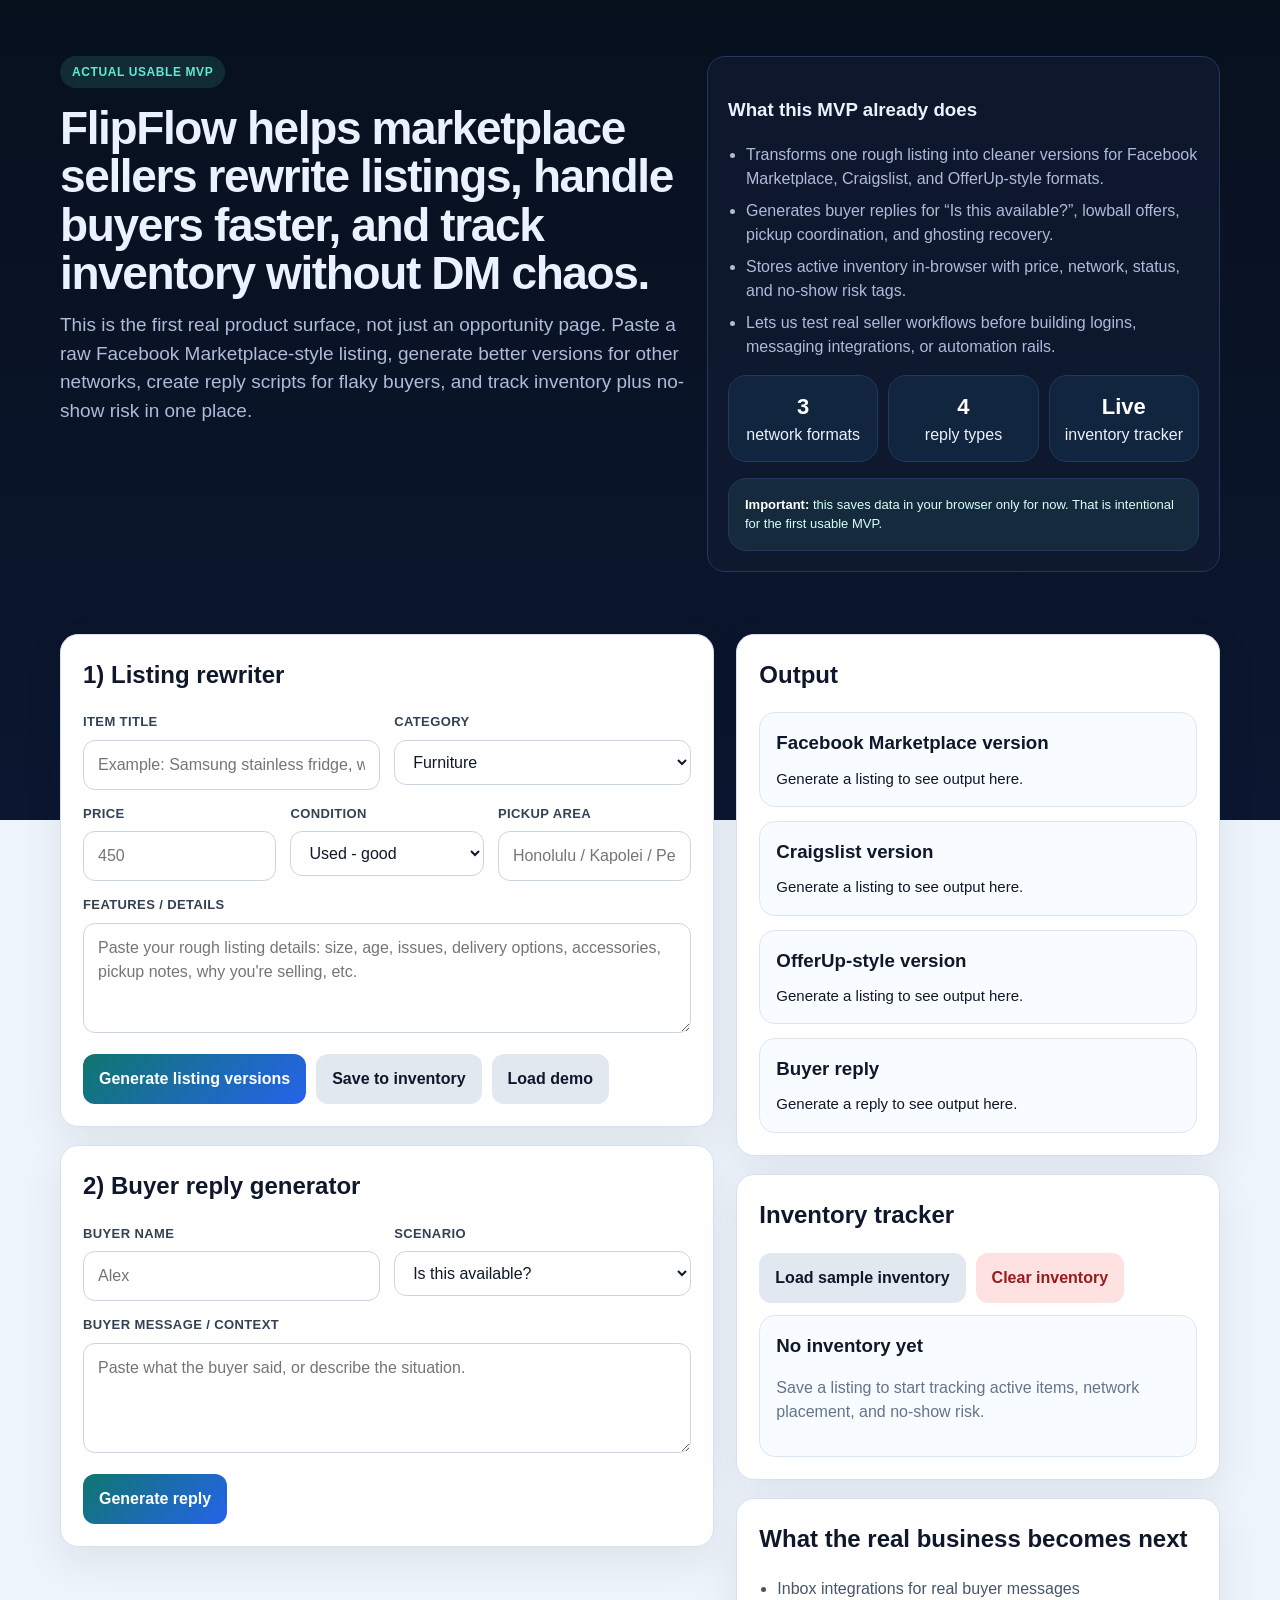
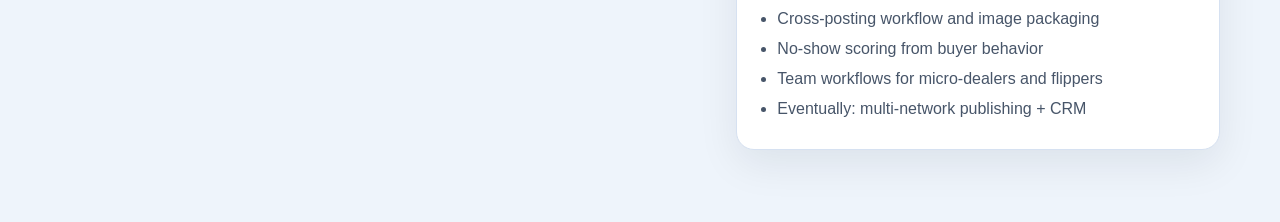
==== app.html @ 114fc623 "Add usable FlipFlow MVP app" ====
<!DOCTYPE html>
<html lang="en">
<head>
  <meta charset="UTF-8" />
  <meta name="viewport" content="width=device-width, initial-scale=1.0" />
  <title>FlipFlow MVP | Listing Rewriter, Buyer Replies, and Inventory Tracker</title>
  <meta name="description" content="Usable FlipFlow MVP for marketplace sellers: rewrite listings, generate buyer replies, and track inventory + no-show risk in one place." />
  <style>
    :root {
      --bg: #08111f;
      --panel: #0f1a30;
      --panel-2: #14233f;
      --card: #ffffff;
      --text: #eaf1ff;
      --muted: #aebbd9;
      --line: #23385f;
      --brand: #5eead4;
      --brand-2: #38bdf8;
      --ok: #22c55e;
      --warn: #f59e0b;
      --bad: #ef4444;
      --dark: #0f172a;
    }
    * { box-sizing: border-box; }
    body {
      margin: 0;
      font-family: -apple-system, BlinkMacSystemFont, "Segoe UI", Inter, Roboto, sans-serif;
      background: linear-gradient(180deg, #07101d 0%, #0b1730 45%, #eef4fb 45%, #eef4fb 100%);
      color: var(--text);
      line-height: 1.5;
    }
    .wrap { max-width: 1200px; margin: 0 auto; padding: 0 20px; }
    .hero { padding: 56px 0 36px; }
    .eyebrow {
      display: inline-block;
      padding: 7px 12px;
      border-radius: 999px;
      background: rgba(94,234,212,.12);
      color: var(--brand);
      font-size: 12px;
      font-weight: 800;
      letter-spacing: .05em;
      text-transform: uppercase;
    }
    h1 {
      font-size: 46px;
      line-height: 1.05;
      margin: 16px 0 14px;
      max-width: 900px;
      letter-spacing: -0.03em;
    }
    .sub {
      max-width: 820px;
      color: var(--muted);
      font-size: 19px;
      margin: 0 0 22px;
    }
    .hero-grid {
      display: grid;
      grid-template-columns: 1.1fr .9fr;
      gap: 20px;
      align-items: start;
    }
    .proof, .shell, .stat, .note {
      border: 1px solid var(--line);
      border-radius: 18px;
    }
    .proof {
      background: rgba(15,26,48,.8);
      padding: 20px;
    }
    .proof ul { margin: 10px 0 0; padding-left: 18px; color: var(--muted); }
    .proof li { margin: 8px 0; }
    .stats { display: grid; grid-template-columns: repeat(3, 1fr); gap: 10px; margin-top: 16px; }
    .stat { background: rgba(56,189,248,.08); padding: 14px; text-align: center; }
    .stat b { display: block; color: white; font-size: 22px; }
    .section-light { color: var(--dark); padding: 26px 0 72px; }
    .grid { display: grid; grid-template-columns: 1.15fr .85fr; gap: 22px; align-items: start; }
    .shell {
      background: white;
      color: var(--dark);
      border-color: #d6e1f1;
      box-shadow: 0 14px 40px rgba(15,23,42,.08);
      padding: 22px;
    }
    .shell h2, .shell h3 { margin-top: 0; }
    .stack { display: grid; gap: 18px; }
    label {
      display: block;
      font-size: 13px;
      font-weight: 700;
      margin-bottom: 8px;
      color: #334155;
      text-transform: uppercase;
      letter-spacing: .03em;
    }
    input, textarea, select {
      width: 100%;
      border: 1px solid #cbd5e1;
      border-radius: 12px;
      padding: 12px 14px;
      font: inherit;
      background: #fff;
      color: #0f172a;
    }
    textarea { min-height: 110px; resize: vertical; }
    .row-2, .row-3 {
      display: grid;
      gap: 14px;
    }
    .row-2 { grid-template-columns: repeat(2, minmax(0, 1fr)); }
    .row-3 { grid-template-columns: repeat(3, minmax(0, 1fr)); }
    button {
      border: 0;
      border-radius: 12px;
      padding: 13px 16px;
      font: inherit;
      font-weight: 800;
      cursor: pointer;
    }
    .primary { background: linear-gradient(135deg, #0f766e, #2563eb); color: white; }
    .secondary { background: #e2e8f0; color: #0f172a; }
    .danger { background: #fee2e2; color: #991b1b; }
    .button-row { display: flex; flex-wrap: wrap; gap: 10px; }
    .output-card, .mini-card, .inventory-card, .reply-card {
      border: 1px solid #dbe6f3;
      border-radius: 16px;
      padding: 16px;
      background: #f8fbff;
    }
    .output-card h3, .mini-card h3, .inventory-card h3, .reply-card h3 { margin: 0 0 10px; }
    .output {
      white-space: pre-wrap;
      font-size: 15px;
      color: #0f172a;
    }
    .muted { color: #64748b; }
    .pill-row { display: flex; flex-wrap: wrap; gap: 8px; }
    .pill {
      border-radius: 999px;
      padding: 7px 10px;
      font-size: 12px;
      font-weight: 700;
      background: #e0f2fe;
      color: #075985;
    }
    .risk-low { background: #dcfce7; color: #166534; }
    .risk-med { background: #fef3c7; color: #92400e; }
    .risk-high { background: #fee2e2; color: #991b1b; }
    .inventory-list { display: grid; gap: 12px; }
    .inventory-card { background: white; }
    .inventory-meta {
      display: grid;
      grid-template-columns: repeat(4, minmax(0, 1fr));
      gap: 8px;
      margin-top: 10px;
      font-size: 13px;
      color: #475569;
    }
    .note {
      background: rgba(94,234,212,.09);
      padding: 16px;
      color: #d7fff8;
      margin-top: 16px;
    }
    .note b { color: white; }
    .small { font-size: 13px; }
    .helper-list { margin: 0; padding-left: 18px; color: #475569; }
    .helper-list li { margin: 6px 0; }
    @media (max-width: 960px) {
      .hero-grid, .grid, .row-2, .row-3, .stats, .inventory-meta { grid-template-columns: 1fr; }
      h1 { font-size: 34px; }
      .sub { font-size: 17px; }
    }
  </style>
</head>
<body>
  <section class="hero">
    <div class="wrap hero-grid">
      <div>
        <span class="eyebrow">Actual usable MVP</span>
        <h1>FlipFlow helps marketplace sellers rewrite listings, handle buyers faster, and track inventory without DM chaos.</h1>
        <p class="sub">This is the first real product surface, not just an opportunity page. Paste a raw Facebook Marketplace-style listing, generate better versions for other networks, create reply scripts for flaky buyers, and track inventory plus no-show risk in one place.</p>
      </div>
      <div class="proof">
        <h3>What this MVP already does</h3>
        <ul>
          <li>Transforms one rough listing into cleaner versions for Facebook Marketplace, Craigslist, and OfferUp-style formats.</li>
          <li>Generates buyer replies for “Is this available?”, lowball offers, pickup coordination, and ghosting recovery.</li>
          <li>Stores active inventory in-browser with price, network, status, and no-show risk tags.</li>
          <li>Lets us test real seller workflows before building logins, messaging integrations, or automation rails.</li>
        </ul>
        <div class="stats">
          <div class="stat"><b>3</b>network formats</div>
          <div class="stat"><b>4</b>reply types</div>
          <div class="stat"><b>Live</b>inventory tracker</div>
        </div>
        <div class="note small"><b>Important:</b> this saves data in your browser only for now. That is intentional for the first usable MVP.</div>
      </div>
    </div>
  </section>

  <section class="section-light">
    <div class="wrap grid">
      <div class="stack">
        <div class="shell">
          <h2>1) Listing rewriter</h2>
          <div class="row-2">
            <div>
              <label for="itemTitle">Item title</label>
              <input id="itemTitle" placeholder="Example: Samsung stainless fridge, works great" />
            </div>
            <div>
              <label for="category">Category</label>
              <select id="category">
                <option>Furniture</option>
                <option>Appliance</option>
                <option>Vehicle</option>
                <option>Electronics</option>
                <option>Tools</option>
                <option>General</option>
              </select>
            </div>
          </div>
          <div class="row-3" style="margin-top:14px;">
            <div>
              <label for="price">Price</label>
              <input id="price" placeholder="450" />
            </div>
            <div>
              <label for="condition">Condition</label>
              <select id="condition">
                <option>Used - good</option>
                <option>Used - like new</option>
                <option>Used - fair</option>
                <option>New</option>
                <option>Refurbished</option>
              </select>
            </div>
            <div>
              <label for="location">Pickup area</label>
              <input id="location" placeholder="Honolulu / Kapolei / Pearl City" />
            </div>
          </div>
          <div style="margin-top:14px;">
            <label for="features">Features / details</label>
            <textarea id="features" placeholder="Paste your rough listing details: size, age, issues, delivery options, accessories, pickup notes, why you're selling, etc."></textarea>
          </div>
          <div class="button-row" style="margin-top:14px;">
            <button class="primary" id="generateListingBtn">Generate listing versions</button>
            <button class="secondary" id="saveInventoryBtn">Save to inventory</button>
            <button class="secondary" id="loadDemoBtn">Load demo</button>
          </div>
        </div>

        <div class="shell">
          <h2>2) Buyer reply generator</h2>
          <div class="row-2">
            <div>
              <label for="buyerName">Buyer name</label>
              <input id="buyerName" placeholder="Alex" />
            </div>
            <div>
              <label for="replyType">Scenario</label>
              <select id="replyType">
                <option value="available">Is this available?</option>
                <option value="lowball">Lowball offer</option>
                <option value="pickup">Pickup coordination</option>
                <option value="ghost">Ghosting / no-show follow-up</option>
              </select>
            </div>
          </div>
          <div style="margin-top:14px;">
            <label for="buyerMessage">Buyer message / context</label>
            <textarea id="buyerMessage" placeholder="Paste what the buyer said, or describe the situation."></textarea>
          </div>
          <div class="button-row" style="margin-top:14px;">
            <button class="primary" id="generateReplyBtn">Generate reply</button>
          </div>
        </div>
      </div>

      <div class="stack">
        <div class="shell">
          <h2>Output</h2>
          <div class="output-card">
            <h3>Facebook Marketplace version</h3>
            <div class="output" id="fbOutput">Generate a listing to see output here.</div>
          </div>
          <div class="output-card" style="margin-top:14px;">
            <h3>Craigslist version</h3>
            <div class="output" id="clOutput">Generate a listing to see output here.</div>
          </div>
          <div class="output-card" style="margin-top:14px;">
            <h3>OfferUp-style version</h3>
            <div class="output" id="ouOutput">Generate a listing to see output here.</div>
          </div>
          <div class="reply-card" style="margin-top:14px;">
            <h3>Buyer reply</h3>
            <div class="output" id="replyOutput">Generate a reply to see output here.</div>
          </div>
        </div>

        <div class="shell">
          <h2>Inventory tracker</h2>
          <div class="button-row" style="margin-bottom:12px;">
            <button class="secondary" id="seedInventoryBtn">Load sample inventory</button>
            <button class="danger" id="clearInventoryBtn">Clear inventory</button>
          </div>
          <div class="inventory-list" id="inventoryList"></div>
        </div>

        <div class="shell">
          <h2>What the real business becomes next</h2>
          <ul class="helper-list">
            <li>Inbox integrations for real buyer messages</li>
            <li>Cross-posting workflow and image packaging</li>
            <li>No-show scoring from buyer behavior</li>
            <li>Team workflows for micro-dealers and flippers</li>
            <li>Eventually: multi-network publishing + CRM</li>
          </ul>
        </div>
      </div>
    </div>
  </section>

  <script>
    const inventoryKey = 'flipflow_inventory_v1';

    function clean(value) {
      return (value || '').trim();
    }

    function titleCase(text) {
      return clean(text)
        .toLowerCase()
        .split(/\s+/)
        .map(word => word.charAt(0).toUpperCase() + word.slice(1))
        .join(' ');
    }

    function getFormData() {
      return {
        title: clean(document.getElementById('itemTitle').value),
        category: clean(document.getElementById('category').value),
        price: clean(document.getElementById('price').value),
        condition: clean(document.getElementById('condition').value),
        location: clean(document.getElementById('location').value),
        features: clean(document.getElementById('features').value)
      };
    }

    function generateListings() {
      const data = getFormData();
      if (!data.title || !data.price || !data.features) {
        alert('Add at least a title, price, and listing details first.');
        return;
      }

      const shortTitle = titleCase(data.title);
      const featureLines = data.features
        .split(/\n+/)
        .map(line => clean(line.replace(/^[-•]+\s*/, '')))
        .filter(Boolean);
      const bullets = featureLines.slice(0, 5).map(line => '• ' + line).join('\n');
      const issueNote = /issue|scratch|dent|crack|wear|repair|as[-\s]?is/i.test(data.features)
        ? 'Priced with the condition in mind. Read the details before messaging.'
        : 'Clean unit and priced to move quickly.';

      const fb = `${shortTitle}\n\nPrice: $${data.price}\nCondition: ${data.condition}\nPickup: ${data.location || 'Message for pickup area'}\n\n${bullets}\n\nWhy this sells: ${issueNote}\n\nMessage me when you are ready to pick up, not just “available?”`;

      const cl = `${shortTitle} - $${data.price}\n\n${featureLines.join('\n')}\n\nCondition: ${data.condition}\nPickup area: ${data.location || 'Local pickup'}\n\nCash / pickup preferred. Serious buyers include your pickup window in the first message.`;

      const ou = `${shortTitle}\n$${data.price}\n${data.condition}\n\nTop details:\n${bullets}\n\nFastest buyers usually send pickup day + time. ${data.location ? 'Pickup near ' + data.location + '.' : ''}`;

      document.getElementById('fbOutput').textContent = fb;
      document.getElementById('clOutput').textContent = cl;
      document.getElementById('ouOutput').textContent = ou;
    }

    function generateReply() {
      const buyer = clean(document.getElementById('buyerName').value) || 'there';
      const replyType = document.getElementById('replyType').value;
      const title = clean(document.getElementById('itemTitle').value) || 'the item';
      const price = clean(document.getElementById('price').value) || 'the listed price';
      const location = clean(document.getElementById('location').value) || 'the pickup area';
      let reply = '';

      if (replyType === 'available') {
        reply = `Hey ${buyer} — yes, ${title} is still available. The price is $${price}. Pickup is around ${location}. If you want it, send the day + time you can come so I can hold it for a serious buyer.`;
      } else if (replyType === 'lowball') {
        reply = `Hey ${buyer} — I can’t do that number. I’m already priced competitively at $${price} based on condition and demand. If you can do close to asking and pick up in ${location}, I can prioritize you.`;
      } else if (replyType === 'pickup') {
        reply = `Perfect ${buyer} — pickup works. I’m near ${location}. Send your best arrival window and message me when you’re leaving so I know you’re real. I’ll mark ${title} pending once that’s confirmed.`;
      } else {
        reply = `Hey ${buyer} — checking back on ${title}. I had you down as interested, but I haven’t seen you. If you still want it, send a real pickup window today. Otherwise I’m moving to the next buyer.`;
      }

      document.getElementById('replyOutput').textContent = reply;
    }

    function getInventory() {
      try {
        return JSON.parse(localStorage.getItem(inventoryKey) || '[]');
      } catch (e) {
        return [];
      }
    }

    function setInventory(items) {
      localStorage.setItem(inventoryKey, JSON.stringify(items));
      renderInventory();
    }

    function riskForItem(item) {
      const title = (item.title || '').toLowerCase();
      const notes = (item.features || '').toLowerCase();
      if (/car|vehicle|truck|suv|dealer/.test(title)) return 'medium';
      if (/pickup only|stairs|heavy|as-is|issue|repair|scratch|dent/.test(notes)) return 'high';
      return 'low';
    }

    function saveInventory() {
      const data = getFormData();
      if (!data.title || !data.price) {
        alert('Add at least a title and price first.');
        return;
      }
      const items = getInventory();
      items.unshift({
        id: Date.now(),
        title: data.title,
        category: data.category,
        price: data.price,
        condition: data.condition,
        location: data.location,
        features: data.features,
        network: 'Facebook Marketplace',
        status: 'Active',
        risk: riskForItem(data),
        createdAt: new Date().toLocaleString()
      });
      setInventory(items);
    }

    function removeInventory(id) {
      const items = getInventory().filter(item => item.id !== id);
      setInventory(items);
    }

    function seedInventory() {
      const sample = [
        {
          id: 1,
          title: 'Ashley sectional couch with ottoman',
          category: 'Furniture',
          price: '350',
          condition: 'Used - good',
          location: 'Pearl City',
          features: 'Clean, no tears, pickup only, heavy item',
          network: 'Facebook Marketplace',
          status: 'Pending pickup',
          risk: 'high',
          createdAt: new Date().toLocaleString()
        },
        {
          id: 2,
          title: 'Washer + dryer set',
          category: 'Appliance',
          price: '500',
          condition: 'Used - good',
          location: 'Honolulu',
          features: 'Works great, delivery possible for extra fee',
          network: 'Craigslist',
          status: 'Active',
          risk: 'low',
          createdAt: new Date().toLocaleString()
        }
      ];
      setInventory(sample);
    }

    function clearInventory() {
      localStorage.removeItem(inventoryKey);
      renderInventory();
    }

    function renderInventory() {
      const list = document.getElementById('inventoryList');
      const items = getInventory();
      if (!items.length) {
        list.innerHTML = '<div class="mini-card"><h3>No inventory yet</h3><p class="muted">Save a listing to start tracking active items, network placement, and no-show risk.</p></div>';
        return;
      }

      list.innerHTML = items.map(item => {
        const riskClass = item.risk === 'high' ? 'risk-high' : item.risk === 'medium' ? 'risk-med' : 'risk-low';
        return `
          <div class="inventory-card">
            <div style="display:flex;justify-content:space-between;gap:10px;align-items:start;">
              <div>
                <h3>${item.title}</h3>
                <div class="pill-row">
                  <span class="pill">${item.network}</span>
                  <span class="pill">${item.status}</span>
                  <span class="pill ${riskClass}">No-show risk: ${item.risk}</span>
                </div>
              </div>
              <button class="danger small" onclick="removeInventory(${item.id})">Delete</button>
            </div>
            <div class="inventory-meta">
              <div><b>Price</b><br>$${item.price}</div>
              <div><b>Category</b><br>${item.category}</div>
              <div><b>Condition</b><br>${item.condition}</div>
              <div><b>Pickup</b><br>${item.location || 'N/A'}</div>
            </div>
            <p class="muted" style="margin:12px 0 0;">${item.features || ''}</p>
          </div>
        `;
      }).join('');
    }

    function loadDemo() {
      document.getElementById('itemTitle').value = 'Samsung stainless steel fridge, cold and clean';
      document.getElementById('category').value = 'Appliance';
      document.getElementById('price').value = '450';
      document.getElementById('condition').value = 'Used - good';
      document.getElementById('location').value = 'Aiea';
      document.getElementById('features').value = '28 cu ft stainless fridge\nIce maker works\nA few small scratches on one side\nKeeps temperature perfectly\nGround-floor pickup this weekend\nSelling because moving';
      document.getElementById('buyerName').value = 'Chris';
      document.getElementById('buyerMessage').value = 'Can you do 300? Also where are you located?';
      document.getElementById('replyType').value = 'lowball';
      generateListings();
      generateReply();
    }

    document.getElementById('generateListingBtn').addEventListener('click', generateListings);
    document.getElementById('generateReplyBtn').addEventListener('click', generateReply);
    document.getElementById('saveInventoryBtn').addEventListener('click', saveInventory);
    document.getElementById('seedInventoryBtn').addEventListener('click', seedInventory);
    document.getElementById('clearInventoryBtn').addEventListener('click', clearInventory);
    document.getElementById('loadDemoBtn').addEventListener('click', loadDemo);

    renderInventory();
  </script>
</body>
</html>
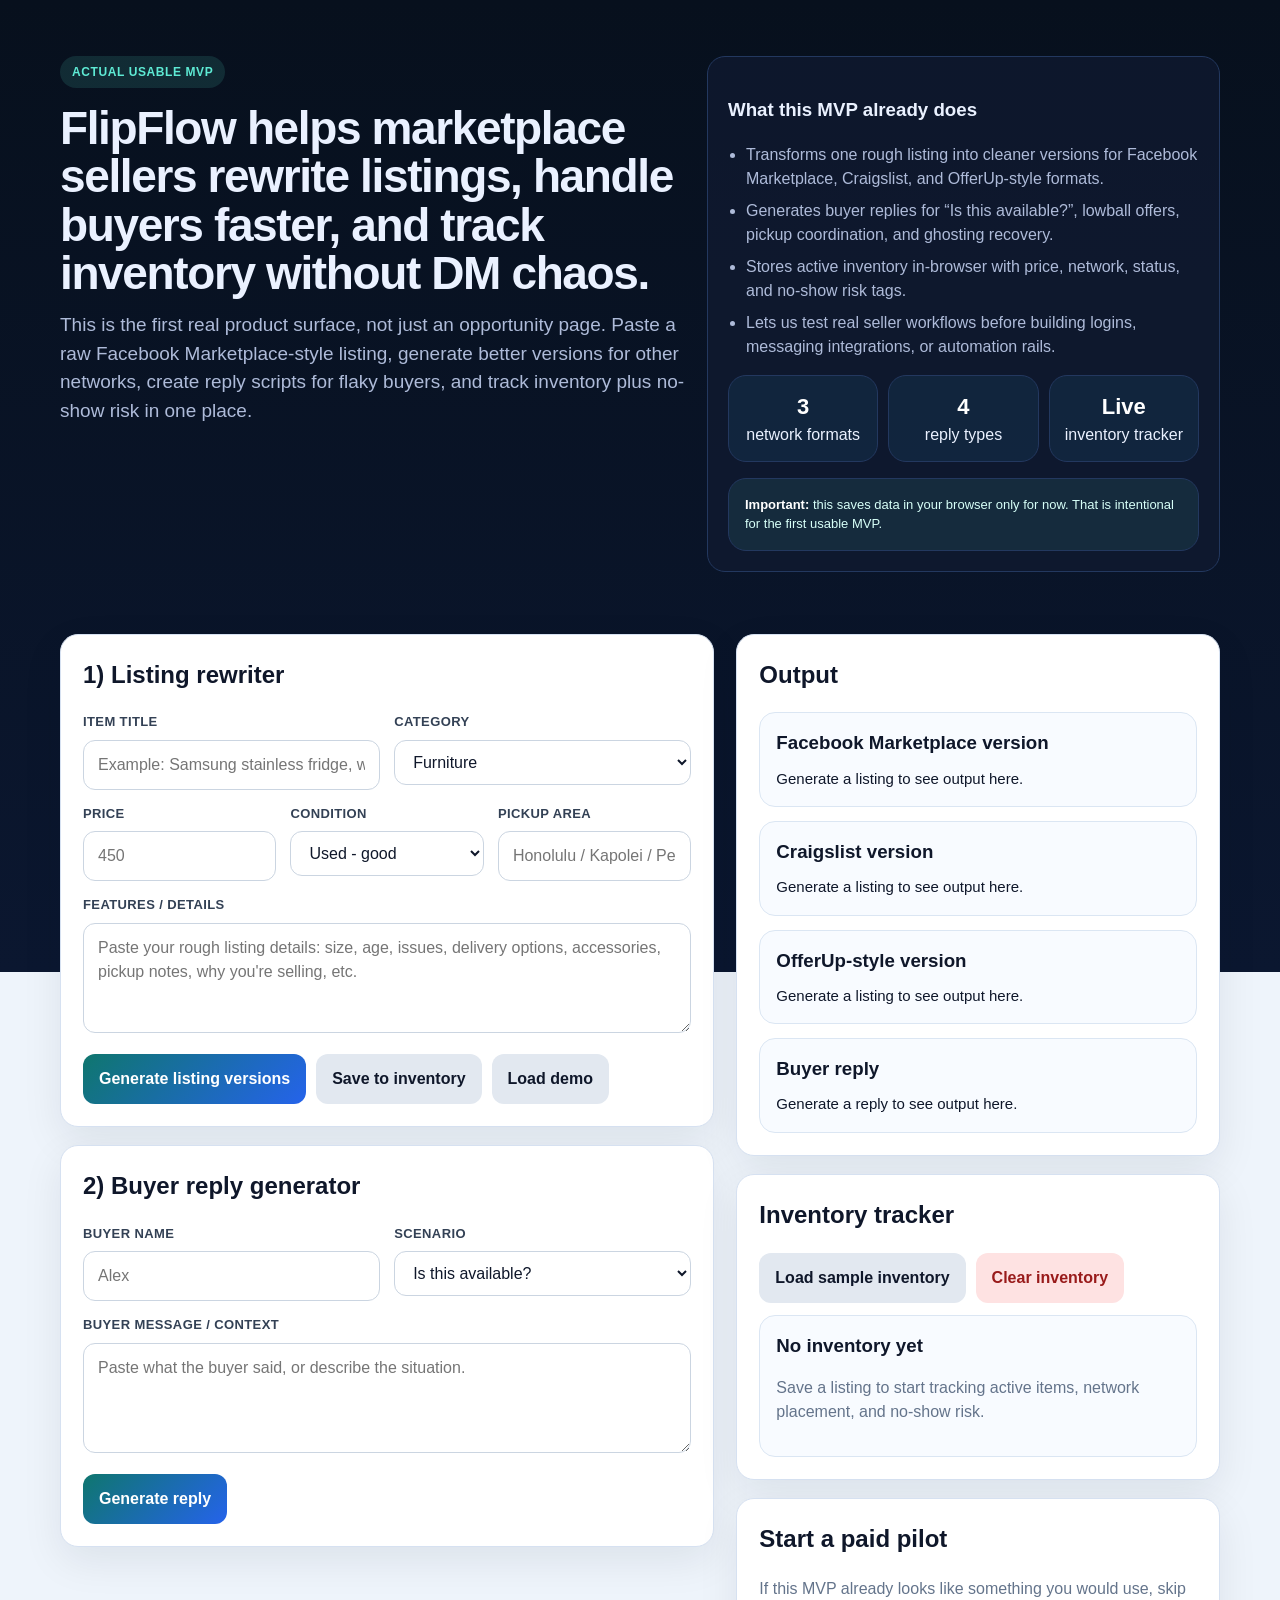
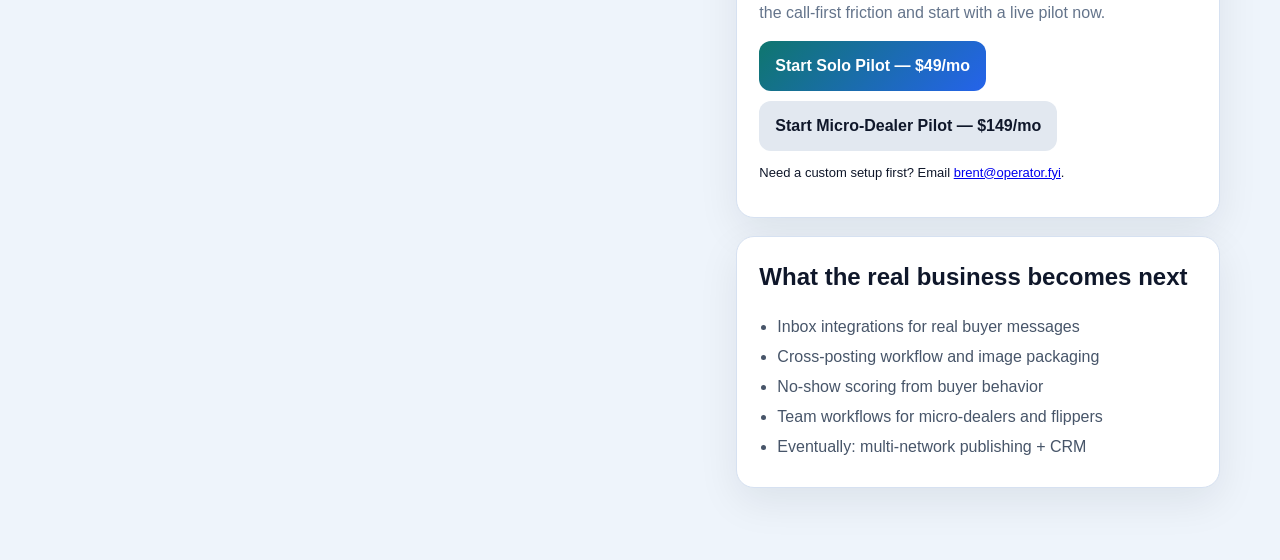
==== commit 9f238dd6: "Add live Stripe checkout for FlipFlow pilots" ====
--- a/app.html
+++ b/app.html
@@ -308,6 +308,16 @@
             <button class="danger" id="clearInventoryBtn">Clear inventory</button>
           </div>
           <div class="inventory-list" id="inventoryList"></div>
+        </div>
+
+        <div class="shell">
+          <h2>Start a paid pilot</h2>
+          <p class="muted">If this MVP already looks like something you would use, skip the call-first friction and start with a live pilot now.</p>
+          <div class="button-row">
+            <a class="primary" href="https://buy.stripe.com/7sY9AUfeHgXd3gY39menS05" style="text-decoration:none;display:inline-block;padding:13px 16px;border-radius:12px;font-weight:800;background:linear-gradient(135deg, #0f766e, #2563eb);color:white;">Start Solo Pilot — $49/mo</a>
+            <a class="secondary" href="https://buy.stripe.com/3cI8wQ2rVgXd9Fmh0cenS06" style="text-decoration:none;display:inline-block;padding:13px 16px;border-radius:12px;font-weight:800;background:#e2e8f0;color:#0f172a;">Start Micro-Dealer Pilot — $149/mo</a>
+          </div>
+          <p class="small" style="margin-top:12px;">Need a custom setup first? Email <a href="mailto:brent@operator.fyi?subject=FlipFlow%20Pilot">brent@operator.fyi</a>.</p>
         </div>
 
         <div class="shell">
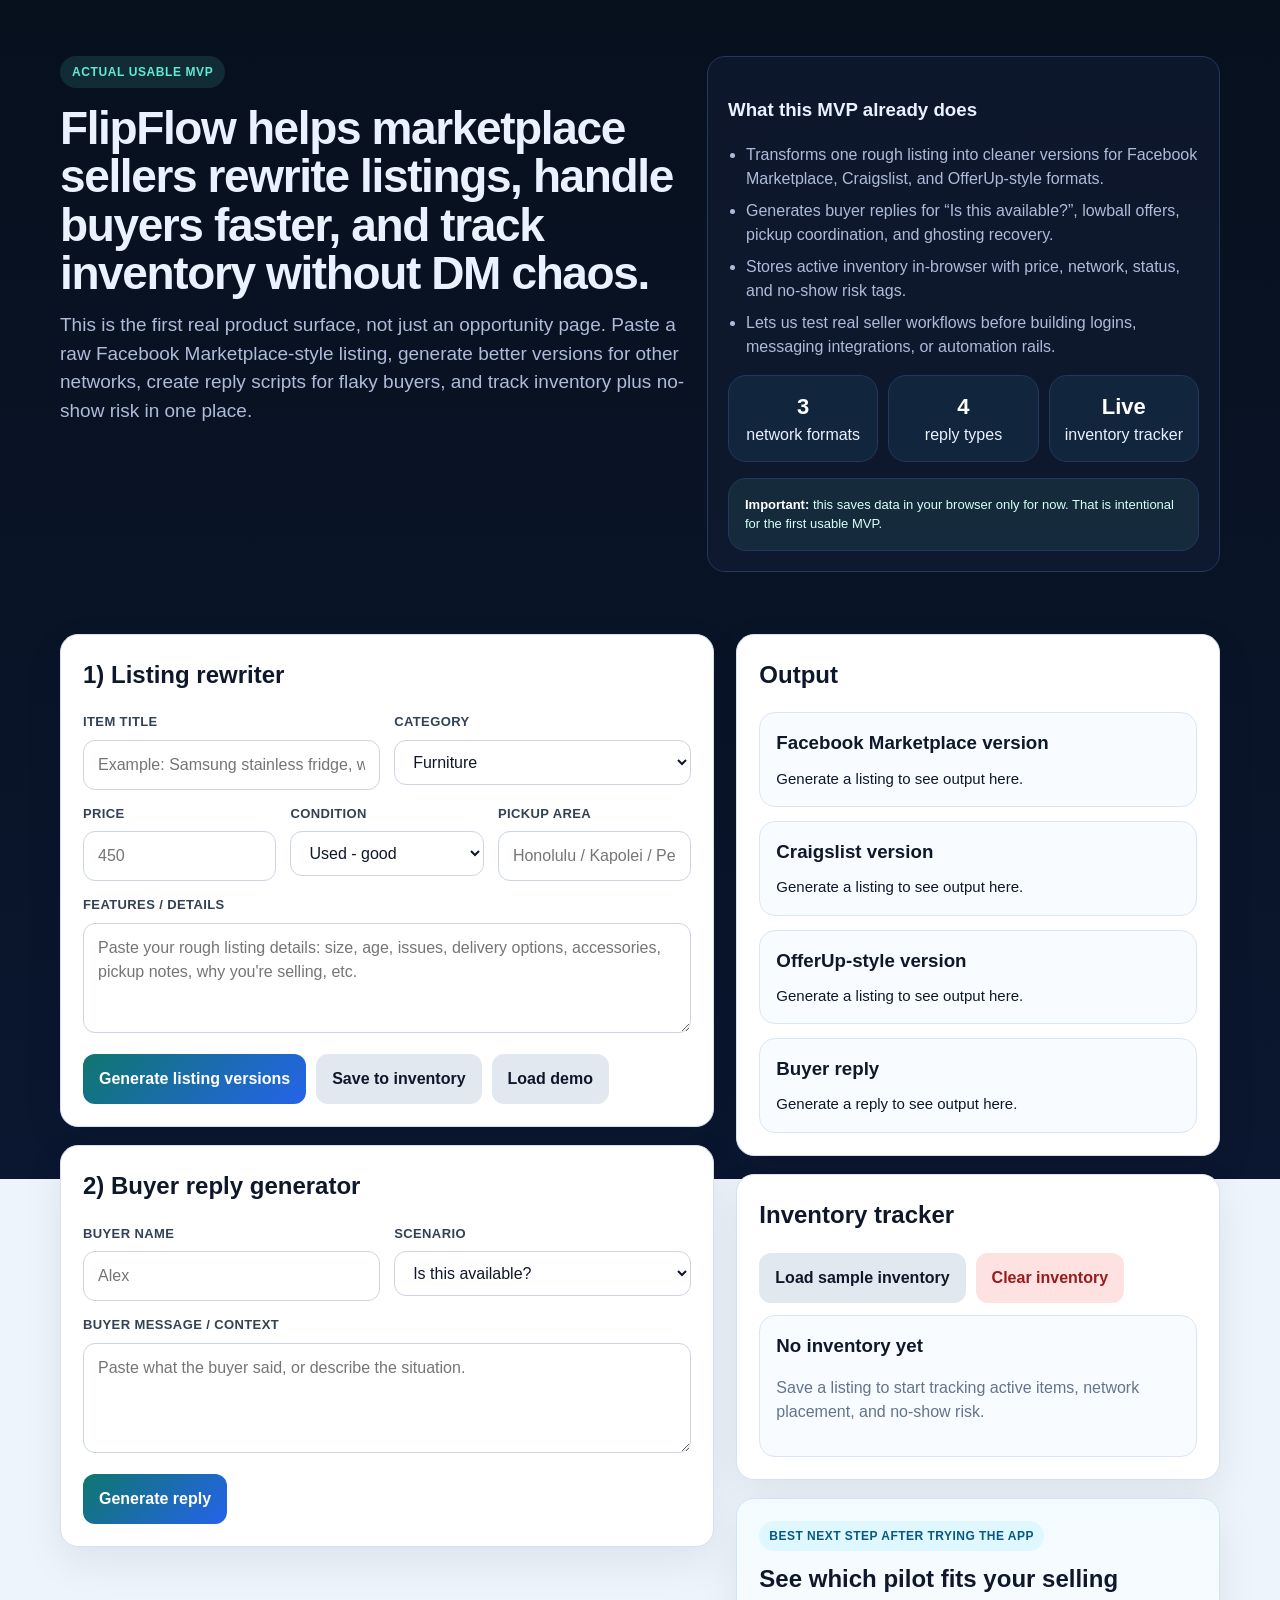
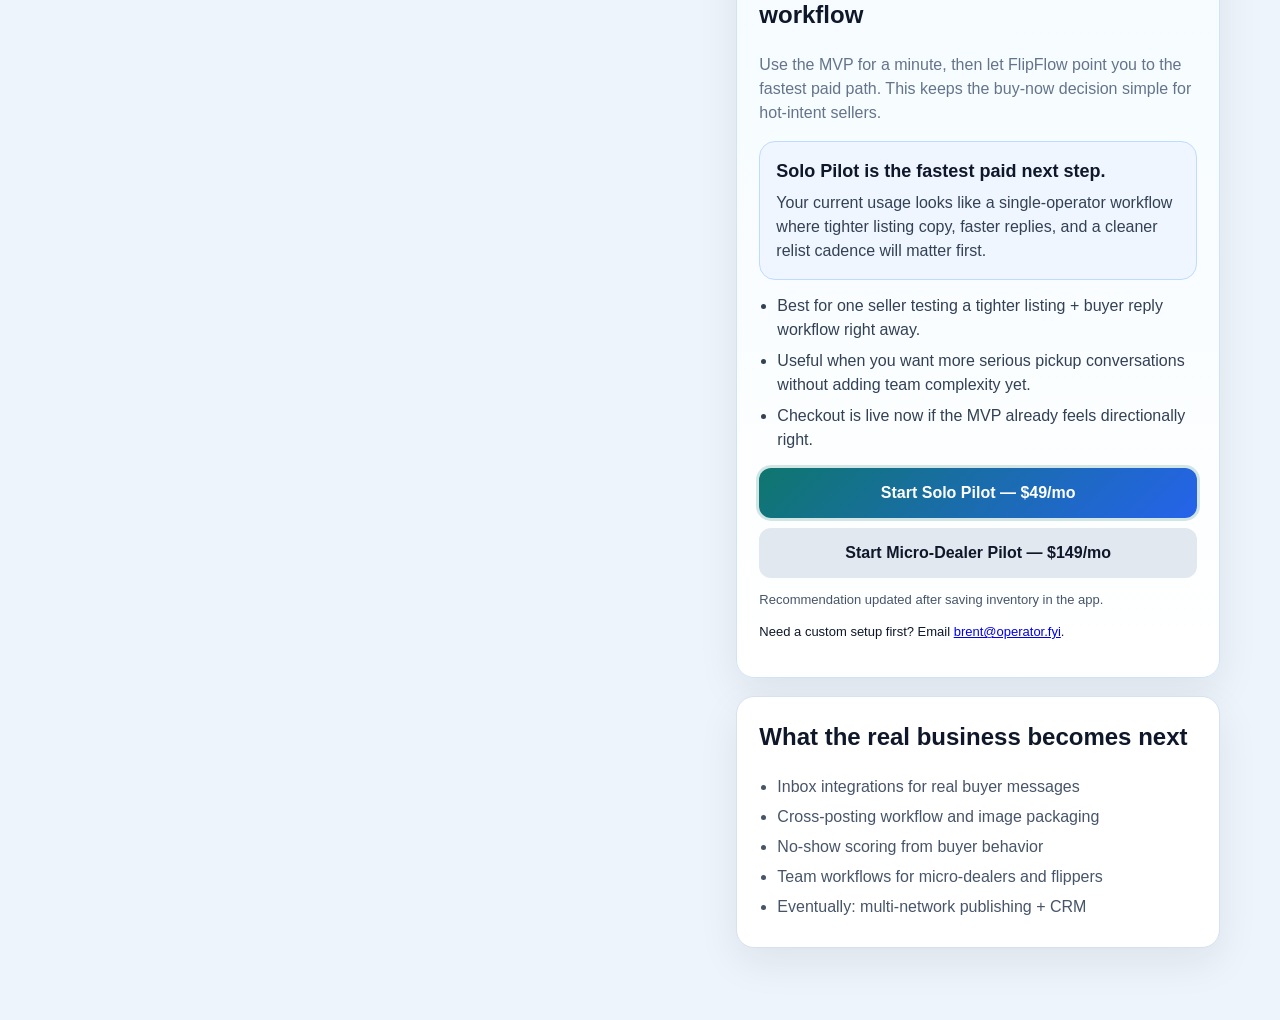
==== commit 54486ca3: "Add contextual pilot recommendation to MVP" ====
--- a/app.html
+++ b/app.html
@@ -167,6 +167,59 @@
     .small { font-size: 13px; }
     .helper-list { margin: 0; padding-left: 18px; color: #475569; }
     .helper-list li { margin: 6px 0; }
+    .pilot-guide {
+      background: linear-gradient(180deg, #f4fbff 0%, #ffffff 100%);
+      border: 1px solid #cfe5f6;
+    }
+    .pilot-guide .eyebrow-note {
+      display: inline-block;
+      margin-bottom: 10px;
+      padding: 6px 10px;
+      border-radius: 999px;
+      background: #dff7ff;
+      color: #075985;
+      font-size: 12px;
+      font-weight: 800;
+      letter-spacing: .04em;
+      text-transform: uppercase;
+    }
+    .pilot-recommendation {
+      margin-top: 14px;
+      padding: 16px;
+      border-radius: 16px;
+      background: #eff6ff;
+      border: 1px solid #bfdbfe;
+    }
+    .pilot-recommendation strong {
+      display: block;
+      color: #0f172a;
+      font-size: 18px;
+      margin-bottom: 6px;
+    }
+    .pilot-recommendation p {
+      margin: 0;
+      color: #334155;
+    }
+    .pilot-checklist {
+      margin: 14px 0 0;
+      padding-left: 18px;
+      color: #334155;
+    }
+    .pilot-checklist li { margin: 7px 0; }
+    .pilot-actions {
+      display: grid;
+      gap: 10px;
+      margin-top: 16px;
+    }
+    .pilot-actions a {
+      text-decoration: none;
+      text-align: center;
+    }
+    .pilot-caption {
+      margin-top: 12px;
+      color: #475569;
+      font-size: 13px;
+    }
     @media (max-width: 960px) {
       .hero-grid, .grid, .row-2, .row-3, .stats, .inventory-meta { grid-template-columns: 1fr; }
       h1 { font-size: 34px; }
@@ -310,13 +363,24 @@
           <div class="inventory-list" id="inventoryList"></div>
         </div>
 
-        <div class="shell">
-          <h2>Start a paid pilot</h2>
-          <p class="muted">If this MVP already looks like something you would use, skip the call-first friction and start with a live pilot now.</p>
-          <div class="button-row">
-            <a class="primary" href="https://buy.stripe.com/7sY9AUfeHgXd3gY39menS05" style="text-decoration:none;display:inline-block;padding:13px 16px;border-radius:12px;font-weight:800;background:linear-gradient(135deg, #0f766e, #2563eb);color:white;">Start Solo Pilot — $49/mo</a>
-            <a class="secondary" href="https://buy.stripe.com/3cI8wQ2rVgXd9Fmh0cenS06" style="text-decoration:none;display:inline-block;padding:13px 16px;border-radius:12px;font-weight:800;background:#e2e8f0;color:#0f172a;">Start Micro-Dealer Pilot — $149/mo</a>
-          </div>
+        <div class="shell pilot-guide">
+          <span class="eyebrow-note">Best next step after trying the app</span>
+          <h2>See which pilot fits your selling workflow</h2>
+          <p class="muted">Use the MVP for a minute, then let FlipFlow point you to the fastest paid path. This keeps the buy-now decision simple for hot-intent sellers.</p>
+          <div class="pilot-recommendation" id="pilotRecommendation">
+            <strong>Start with the Solo Pilot if you are testing with 1–2 active listings.</strong>
+            <p>If you are already juggling multiple listings, buyer follow-up, and relists every week, the Micro-Dealer Pilot is usually the better fit.</p>
+          </div>
+          <ul class="pilot-checklist" id="pilotChecklist">
+            <li>Solo Pilot = best for one operator who mainly needs better listing copy, reply speed, and fewer no-show headaches.</li>
+            <li>Micro-Dealer Pilot = best for sellers handling several listings, multiple pickup conversations, or cross-posting across networks.</li>
+            <li>Both options go straight to live checkout — no demo call required first.</li>
+          </ul>
+          <div class="pilot-actions">
+            <a class="primary" id="soloPilotLink" href="https://buy.stripe.com/7sY9AUfeHgXd3gY39menS05" style="display:inline-block;padding:13px 16px;border-radius:12px;font-weight:800;background:linear-gradient(135deg, #0f766e, #2563eb);color:white;">Start Solo Pilot — $49/mo</a>
+            <a class="secondary" id="microDealerLink" href="https://buy.stripe.com/3cI8wQ2rVgXd9Fmh0cenS06" style="display:inline-block;padding:13px 16px;border-radius:12px;font-weight:800;background:#e2e8f0;color:#0f172a;">Start Micro-Dealer Pilot — $149/mo</a>
+          </div>
+          <p class="pilot-caption" id="pilotCaption">Tip: generate a listing, create a buyer reply, or save inventory to sharpen the recommendation.</p>
           <p class="small" style="margin-top:12px;">Need a custom setup first? Email <a href="mailto:brent@operator.fyi?subject=FlipFlow%20Pilot">brent@operator.fyi</a>.</p>
         </div>
 
@@ -341,6 +405,41 @@
       return (value || '').trim();
     }
 
+    function updatePilotRecommendation(trigger) {
+      const inventoryCount = getInventory().length;
+      const category = clean(document.getElementById('category').value).toLowerCase();
+      const features = clean(document.getElementById('features').value).toLowerCase();
+      const title = clean(document.getElementById('itemTitle').value).toLowerCase();
+      const recommendation = document.getElementById('pilotRecommendation');
+      const checklist = document.getElementById('pilotChecklist');
+      const caption = document.getElementById('pilotCaption');
+      const soloLink = document.getElementById('soloPilotLink');
+      const microLink = document.getElementById('microDealerLink');
+
+      const heavierWorkflow = inventoryCount >= 3
+        || category === 'vehicle'
+        || /dealer|pallet|liquidation|delivery|multiple|bundle|set/.test(features)
+        || /dealer|fleet|bundle|set/.test(title);
+
+      if (heavierWorkflow) {
+        recommendation.innerHTML = '<strong>Micro-Dealer Pilot is the best fit right now.</strong><p>You are showing signs of a multi-listing or more operational workflow, so the $149/mo path is more likely to save real time immediately.</p>';
+        checklist.innerHTML = '<li>Best for several active listings, repeat buyer conversations, or multi-network posting prep.</li><li>Use it when inventory coordination and pickup follow-up are becoming their own job.</li><li>Checkout is live now if you want to lock in the heavier workflow immediately.</li>';
+        caption.textContent = trigger === 'inventory'
+          ? 'Recommendation updated from the inventory you saved in the app.'
+          : 'Recommendation updated from the workflow signals in your current inputs.';
+        microLink.style.boxShadow = '0 0 0 3px rgba(37,99,235,.18)';
+        soloLink.style.boxShadow = 'none';
+      } else {
+        recommendation.innerHTML = '<strong>Solo Pilot is the fastest paid next step.</strong><p>Your current usage looks like a single-operator workflow where tighter listing copy, faster replies, and a cleaner relist cadence will matter first.</p>';
+        checklist.innerHTML = '<li>Best for one seller testing a tighter listing + buyer reply workflow right away.</li><li>Useful when you want more serious pickup conversations without adding team complexity yet.</li><li>Checkout is live now if the MVP already feels directionally right.</li>';
+        caption.textContent = trigger === 'inventory'
+          ? 'Recommendation updated after saving inventory in the app.'
+          : 'Recommendation updated from the listing and buyer-reply workflow you just tested.';
+        soloLink.style.boxShadow = '0 0 0 3px rgba(15,118,110,.18)';
+        microLink.style.boxShadow = 'none';
+      }
+    }
+
     function titleCase(text) {
       return clean(text)
         .toLowerCase()
@@ -386,6 +485,7 @@
       document.getElementById('fbOutput').textContent = fb;
       document.getElementById('clOutput').textContent = cl;
       document.getElementById('ouOutput').textContent = ou;
+      updatePilotRecommendation('listing');
     }
 
     function generateReply() {
@@ -407,6 +507,7 @@
       }
 
       document.getElementById('replyOutput').textContent = reply;
+      updatePilotRecommendation('reply');
     }
 
     function getInventory() {
@@ -451,6 +552,7 @@
         createdAt: new Date().toLocaleString()
       });
       setInventory(items);
+      updatePilotRecommendation('inventory');
     }
 
     function removeInventory(id) {
@@ -488,11 +590,13 @@
         }
       ];
       setInventory(sample);
+      updatePilotRecommendation('inventory');
     }
 
     function clearInventory() {
       localStorage.removeItem(inventoryKey);
       renderInventory();
+      updatePilotRecommendation('inventory');
     }
 
     function renderInventory() {
@@ -552,6 +656,7 @@
     document.getElementById('loadDemoBtn').addEventListener('click', loadDemo);
 
     renderInventory();
+    updatePilotRecommendation('inventory');
   </script>
 </body>
 </html>
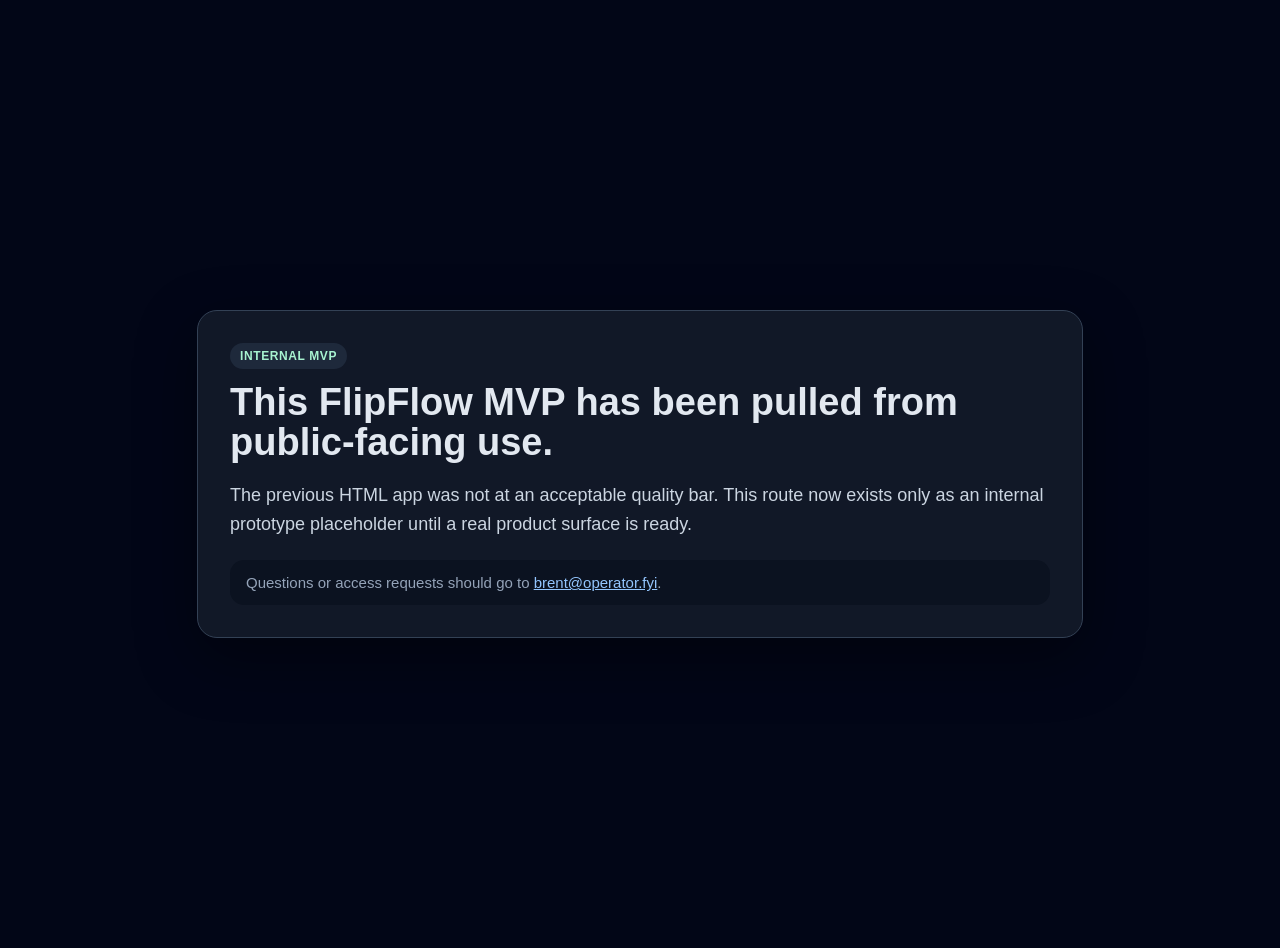
==== commit c365101e: "Pull FlipFlow HTML surfaces out of public use" ====
--- a/app.html
+++ b/app.html
@@ -3,660 +3,25 @@
 <head>
   <meta charset="UTF-8" />
   <meta name="viewport" content="width=device-width, initial-scale=1.0" />
-  <title>FlipFlow MVP | Listing Rewriter, Buyer Replies, and Inventory Tracker</title>
-  <meta name="description" content="Usable FlipFlow MVP for marketplace sellers: rewrite listings, generate buyer replies, and track inventory + no-show risk in one place." />
+  <title>FlipFlow MVP | Internal Prototype</title>
+  <meta name="robots" content="noindex,nofollow" />
+  <meta name="description" content="FlipFlow internal MVP prototype. Not a public product experience." />
   <style>
-    :root {
-      --bg: #08111f;
-      --panel: #0f1a30;
-      --panel-2: #14233f;
-      --card: #ffffff;
-      --text: #eaf1ff;
-      --muted: #aebbd9;
-      --line: #23385f;
-      --brand: #5eead4;
-      --brand-2: #38bdf8;
-      --ok: #22c55e;
-      --warn: #f59e0b;
-      --bad: #ef4444;
-      --dark: #0f172a;
-    }
-    * { box-sizing: border-box; }
-    body {
-      margin: 0;
-      font-family: -apple-system, BlinkMacSystemFont, "Segoe UI", Inter, Roboto, sans-serif;
-      background: linear-gradient(180deg, #07101d 0%, #0b1730 45%, #eef4fb 45%, #eef4fb 100%);
-      color: var(--text);
-      line-height: 1.5;
-    }
-    .wrap { max-width: 1200px; margin: 0 auto; padding: 0 20px; }
-    .hero { padding: 56px 0 36px; }
-    .eyebrow {
-      display: inline-block;
-      padding: 7px 12px;
-      border-radius: 999px;
-      background: rgba(94,234,212,.12);
-      color: var(--brand);
-      font-size: 12px;
-      font-weight: 800;
-      letter-spacing: .05em;
-      text-transform: uppercase;
-    }
-    h1 {
-      font-size: 46px;
-      line-height: 1.05;
-      margin: 16px 0 14px;
-      max-width: 900px;
-      letter-spacing: -0.03em;
-    }
-    .sub {
-      max-width: 820px;
-      color: var(--muted);
-      font-size: 19px;
-      margin: 0 0 22px;
-    }
-    .hero-grid {
-      display: grid;
-      grid-template-columns: 1.1fr .9fr;
-      gap: 20px;
-      align-items: start;
-    }
-    .proof, .shell, .stat, .note {
-      border: 1px solid var(--line);
-      border-radius: 18px;
-    }
-    .proof {
-      background: rgba(15,26,48,.8);
-      padding: 20px;
-    }
-    .proof ul { margin: 10px 0 0; padding-left: 18px; color: var(--muted); }
-    .proof li { margin: 8px 0; }
-    .stats { display: grid; grid-template-columns: repeat(3, 1fr); gap: 10px; margin-top: 16px; }
-    .stat { background: rgba(56,189,248,.08); padding: 14px; text-align: center; }
-    .stat b { display: block; color: white; font-size: 22px; }
-    .section-light { color: var(--dark); padding: 26px 0 72px; }
-    .grid { display: grid; grid-template-columns: 1.15fr .85fr; gap: 22px; align-items: start; }
-    .shell {
-      background: white;
-      color: var(--dark);
-      border-color: #d6e1f1;
-      box-shadow: 0 14px 40px rgba(15,23,42,.08);
-      padding: 22px;
-    }
-    .shell h2, .shell h3 { margin-top: 0; }
-    .stack { display: grid; gap: 18px; }
-    label {
-      display: block;
-      font-size: 13px;
-      font-weight: 700;
-      margin-bottom: 8px;
-      color: #334155;
-      text-transform: uppercase;
-      letter-spacing: .03em;
-    }
-    input, textarea, select {
-      width: 100%;
-      border: 1px solid #cbd5e1;
-      border-radius: 12px;
-      padding: 12px 14px;
-      font: inherit;
-      background: #fff;
-      color: #0f172a;
-    }
-    textarea { min-height: 110px; resize: vertical; }
-    .row-2, .row-3 {
-      display: grid;
-      gap: 14px;
-    }
-    .row-2 { grid-template-columns: repeat(2, minmax(0, 1fr)); }
-    .row-3 { grid-template-columns: repeat(3, minmax(0, 1fr)); }
-    button {
-      border: 0;
-      border-radius: 12px;
-      padding: 13px 16px;
-      font: inherit;
-      font-weight: 800;
-      cursor: pointer;
-    }
-    .primary { background: linear-gradient(135deg, #0f766e, #2563eb); color: white; }
-    .secondary { background: #e2e8f0; color: #0f172a; }
-    .danger { background: #fee2e2; color: #991b1b; }
-    .button-row { display: flex; flex-wrap: wrap; gap: 10px; }
-    .output-card, .mini-card, .inventory-card, .reply-card {
-      border: 1px solid #dbe6f3;
-      border-radius: 16px;
-      padding: 16px;
-      background: #f8fbff;
-    }
-    .output-card h3, .mini-card h3, .inventory-card h3, .reply-card h3 { margin: 0 0 10px; }
-    .output {
-      white-space: pre-wrap;
-      font-size: 15px;
-      color: #0f172a;
-    }
-    .muted { color: #64748b; }
-    .pill-row { display: flex; flex-wrap: wrap; gap: 8px; }
-    .pill {
-      border-radius: 999px;
-      padding: 7px 10px;
-      font-size: 12px;
-      font-weight: 700;
-      background: #e0f2fe;
-      color: #075985;
-    }
-    .risk-low { background: #dcfce7; color: #166534; }
-    .risk-med { background: #fef3c7; color: #92400e; }
-    .risk-high { background: #fee2e2; color: #991b1b; }
-    .inventory-list { display: grid; gap: 12px; }
-    .inventory-card { background: white; }
-    .inventory-meta {
-      display: grid;
-      grid-template-columns: repeat(4, minmax(0, 1fr));
-      gap: 8px;
-      margin-top: 10px;
-      font-size: 13px;
-      color: #475569;
-    }
-    .note {
-      background: rgba(94,234,212,.09);
-      padding: 16px;
-      color: #d7fff8;
-      margin-top: 16px;
-    }
-    .note b { color: white; }
-    .small { font-size: 13px; }
-    .helper-list { margin: 0; padding-left: 18px; color: #475569; }
-    .helper-list li { margin: 6px 0; }
-    .pilot-guide {
-      background: linear-gradient(180deg, #f4fbff 0%, #ffffff 100%);
-      border: 1px solid #cfe5f6;
-    }
-    .pilot-guide .eyebrow-note {
-      display: inline-block;
-      margin-bottom: 10px;
-      padding: 6px 10px;
-      border-radius: 999px;
-      background: #dff7ff;
-      color: #075985;
-      font-size: 12px;
-      font-weight: 800;
-      letter-spacing: .04em;
-      text-transform: uppercase;
-    }
-    .pilot-recommendation {
-      margin-top: 14px;
-      padding: 16px;
-      border-radius: 16px;
-      background: #eff6ff;
-      border: 1px solid #bfdbfe;
-    }
-    .pilot-recommendation strong {
-      display: block;
-      color: #0f172a;
-      font-size: 18px;
-      margin-bottom: 6px;
-    }
-    .pilot-recommendation p {
-      margin: 0;
-      color: #334155;
-    }
-    .pilot-checklist {
-      margin: 14px 0 0;
-      padding-left: 18px;
-      color: #334155;
-    }
-    .pilot-checklist li { margin: 7px 0; }
-    .pilot-actions {
-      display: grid;
-      gap: 10px;
-      margin-top: 16px;
-    }
-    .pilot-actions a {
-      text-decoration: none;
-      text-align: center;
-    }
-    .pilot-caption {
-      margin-top: 12px;
-      color: #475569;
-      font-size: 13px;
-    }
-    @media (max-width: 960px) {
-      .hero-grid, .grid, .row-2, .row-3, .stats, .inventory-meta { grid-template-columns: 1fr; }
-      h1 { font-size: 34px; }
-      .sub { font-size: 17px; }
-    }
+    body{margin:0;font-family:-apple-system,BlinkMacSystemFont,"Segoe UI",Inter,Roboto,sans-serif;background:#020617;color:#e2e8f0;display:flex;min-height:100vh;align-items:center;justify-content:center;padding:24px}
+    .card{max-width:820px;background:#111827;border:1px solid #334155;border-radius:20px;padding:32px;box-shadow:0 20px 60px rgba(0,0,0,.4)}
+    h1{margin:0 0 14px;font-size:38px;line-height:1.05}
+    p{color:#cbd5e1;font-size:18px;line-height:1.65}
+    .eyebrow{display:inline-block;margin-bottom:14px;padding:6px 10px;border-radius:999px;background:#1e293b;color:#a7f3d0;font-size:12px;font-weight:700;letter-spacing:.05em;text-transform:uppercase}
+    .note{margin-top:20px;padding:14px 16px;border-radius:14px;background:#0b1220;color:#94a3b8;font-size:15px}
+    a{color:#93c5fd}
   </style>
 </head>
 <body>
-  <section class="hero">
-    <div class="wrap hero-grid">
-      <div>
-        <span class="eyebrow">Actual usable MVP</span>
-        <h1>FlipFlow helps marketplace sellers rewrite listings, handle buyers faster, and track inventory without DM chaos.</h1>
-        <p class="sub">This is the first real product surface, not just an opportunity page. Paste a raw Facebook Marketplace-style listing, generate better versions for other networks, create reply scripts for flaky buyers, and track inventory plus no-show risk in one place.</p>
-      </div>
-      <div class="proof">
-        <h3>What this MVP already does</h3>
-        <ul>
-          <li>Transforms one rough listing into cleaner versions for Facebook Marketplace, Craigslist, and OfferUp-style formats.</li>
-          <li>Generates buyer replies for “Is this available?”, lowball offers, pickup coordination, and ghosting recovery.</li>
-          <li>Stores active inventory in-browser with price, network, status, and no-show risk tags.</li>
-          <li>Lets us test real seller workflows before building logins, messaging integrations, or automation rails.</li>
-        </ul>
-        <div class="stats">
-          <div class="stat"><b>3</b>network formats</div>
-          <div class="stat"><b>4</b>reply types</div>
-          <div class="stat"><b>Live</b>inventory tracker</div>
-        </div>
-        <div class="note small"><b>Important:</b> this saves data in your browser only for now. That is intentional for the first usable MVP.</div>
-      </div>
-    </div>
-  </section>
-
-  <section class="section-light">
-    <div class="wrap grid">
-      <div class="stack">
-        <div class="shell">
-          <h2>1) Listing rewriter</h2>
-          <div class="row-2">
-            <div>
-              <label for="itemTitle">Item title</label>
-              <input id="itemTitle" placeholder="Example: Samsung stainless fridge, works great" />
-            </div>
-            <div>
-              <label for="category">Category</label>
-              <select id="category">
-                <option>Furniture</option>
-                <option>Appliance</option>
-                <option>Vehicle</option>
-                <option>Electronics</option>
-                <option>Tools</option>
-                <option>General</option>
-              </select>
-            </div>
-          </div>
-          <div class="row-3" style="margin-top:14px;">
-            <div>
-              <label for="price">Price</label>
-              <input id="price" placeholder="450" />
-            </div>
-            <div>
-              <label for="condition">Condition</label>
-              <select id="condition">
-                <option>Used - good</option>
-                <option>Used - like new</option>
-                <option>Used - fair</option>
-                <option>New</option>
-                <option>Refurbished</option>
-              </select>
-            </div>
-            <div>
-              <label for="location">Pickup area</label>
-              <input id="location" placeholder="Honolulu / Kapolei / Pearl City" />
-            </div>
-          </div>
-          <div style="margin-top:14px;">
-            <label for="features">Features / details</label>
-            <textarea id="features" placeholder="Paste your rough listing details: size, age, issues, delivery options, accessories, pickup notes, why you're selling, etc."></textarea>
-          </div>
-          <div class="button-row" style="margin-top:14px;">
-            <button class="primary" id="generateListingBtn">Generate listing versions</button>
-            <button class="secondary" id="saveInventoryBtn">Save to inventory</button>
-            <button class="secondary" id="loadDemoBtn">Load demo</button>
-          </div>
-        </div>
-
-        <div class="shell">
-          <h2>2) Buyer reply generator</h2>
-          <div class="row-2">
-            <div>
-              <label for="buyerName">Buyer name</label>
-              <input id="buyerName" placeholder="Alex" />
-            </div>
-            <div>
-              <label for="replyType">Scenario</label>
-              <select id="replyType">
-                <option value="available">Is this available?</option>
-                <option value="lowball">Lowball offer</option>
-                <option value="pickup">Pickup coordination</option>
-                <option value="ghost">Ghosting / no-show follow-up</option>
-              </select>
-            </div>
-          </div>
-          <div style="margin-top:14px;">
-            <label for="buyerMessage">Buyer message / context</label>
-            <textarea id="buyerMessage" placeholder="Paste what the buyer said, or describe the situation."></textarea>
-          </div>
-          <div class="button-row" style="margin-top:14px;">
-            <button class="primary" id="generateReplyBtn">Generate reply</button>
-          </div>
-        </div>
-      </div>
-
-      <div class="stack">
-        <div class="shell">
-          <h2>Output</h2>
-          <div class="output-card">
-            <h3>Facebook Marketplace version</h3>
-            <div class="output" id="fbOutput">Generate a listing to see output here.</div>
-          </div>
-          <div class="output-card" style="margin-top:14px;">
-            <h3>Craigslist version</h3>
-            <div class="output" id="clOutput">Generate a listing to see output here.</div>
-          </div>
-          <div class="output-card" style="margin-top:14px;">
-            <h3>OfferUp-style version</h3>
-            <div class="output" id="ouOutput">Generate a listing to see output here.</div>
-          </div>
-          <div class="reply-card" style="margin-top:14px;">
-            <h3>Buyer reply</h3>
-            <div class="output" id="replyOutput">Generate a reply to see output here.</div>
-          </div>
-        </div>
-
-        <div class="shell">
-          <h2>Inventory tracker</h2>
-          <div class="button-row" style="margin-bottom:12px;">
-            <button class="secondary" id="seedInventoryBtn">Load sample inventory</button>
-            <button class="danger" id="clearInventoryBtn">Clear inventory</button>
-          </div>
-          <div class="inventory-list" id="inventoryList"></div>
-        </div>
-
-        <div class="shell pilot-guide">
-          <span class="eyebrow-note">Best next step after trying the app</span>
-          <h2>See which pilot fits your selling workflow</h2>
-          <p class="muted">Use the MVP for a minute, then let FlipFlow point you to the fastest paid path. This keeps the buy-now decision simple for hot-intent sellers.</p>
-          <div class="pilot-recommendation" id="pilotRecommendation">
-            <strong>Start with the Solo Pilot if you are testing with 1–2 active listings.</strong>
-            <p>If you are already juggling multiple listings, buyer follow-up, and relists every week, the Micro-Dealer Pilot is usually the better fit.</p>
-          </div>
-          <ul class="pilot-checklist" id="pilotChecklist">
-            <li>Solo Pilot = best for one operator who mainly needs better listing copy, reply speed, and fewer no-show headaches.</li>
-            <li>Micro-Dealer Pilot = best for sellers handling several listings, multiple pickup conversations, or cross-posting across networks.</li>
-            <li>Both options go straight to live checkout — no demo call required first.</li>
-          </ul>
-          <div class="pilot-actions">
-            <a class="primary" id="soloPilotLink" href="https://buy.stripe.com/7sY9AUfeHgXd3gY39menS05" style="display:inline-block;padding:13px 16px;border-radius:12px;font-weight:800;background:linear-gradient(135deg, #0f766e, #2563eb);color:white;">Start Solo Pilot — $49/mo</a>
-            <a class="secondary" id="microDealerLink" href="https://buy.stripe.com/3cI8wQ2rVgXd9Fmh0cenS06" style="display:inline-block;padding:13px 16px;border-radius:12px;font-weight:800;background:#e2e8f0;color:#0f172a;">Start Micro-Dealer Pilot — $149/mo</a>
-          </div>
-          <p class="pilot-caption" id="pilotCaption">Tip: generate a listing, create a buyer reply, or save inventory to sharpen the recommendation.</p>
-          <p class="small" style="margin-top:12px;">Need a custom setup first? Email <a href="mailto:brent@operator.fyi?subject=FlipFlow%20Pilot">brent@operator.fyi</a>.</p>
-        </div>
-
-        <div class="shell">
-          <h2>What the real business becomes next</h2>
-          <ul class="helper-list">
-            <li>Inbox integrations for real buyer messages</li>
-            <li>Cross-posting workflow and image packaging</li>
-            <li>No-show scoring from buyer behavior</li>
-            <li>Team workflows for micro-dealers and flippers</li>
-            <li>Eventually: multi-network publishing + CRM</li>
-          </ul>
-        </div>
-      </div>
-    </div>
-  </section>
-
-  <script>
-    const inventoryKey = 'flipflow_inventory_v1';
-
-    function clean(value) {
-      return (value || '').trim();
-    }
-
-    function updatePilotRecommendation(trigger) {
-      const inventoryCount = getInventory().length;
-      const category = clean(document.getElementById('category').value).toLowerCase();
-      const features = clean(document.getElementById('features').value).toLowerCase();
-      const title = clean(document.getElementById('itemTitle').value).toLowerCase();
-      const recommendation = document.getElementById('pilotRecommendation');
-      const checklist = document.getElementById('pilotChecklist');
-      const caption = document.getElementById('pilotCaption');
-      const soloLink = document.getElementById('soloPilotLink');
-      const microLink = document.getElementById('microDealerLink');
-
-      const heavierWorkflow = inventoryCount >= 3
-        || category === 'vehicle'
-        || /dealer|pallet|liquidation|delivery|multiple|bundle|set/.test(features)
-        || /dealer|fleet|bundle|set/.test(title);
-
-      if (heavierWorkflow) {
-        recommendation.innerHTML = '<strong>Micro-Dealer Pilot is the best fit right now.</strong><p>You are showing signs of a multi-listing or more operational workflow, so the $149/mo path is more likely to save real time immediately.</p>';
-        checklist.innerHTML = '<li>Best for several active listings, repeat buyer conversations, or multi-network posting prep.</li><li>Use it when inventory coordination and pickup follow-up are becoming their own job.</li><li>Checkout is live now if you want to lock in the heavier workflow immediately.</li>';
-        caption.textContent = trigger === 'inventory'
-          ? 'Recommendation updated from the inventory you saved in the app.'
-          : 'Recommendation updated from the workflow signals in your current inputs.';
-        microLink.style.boxShadow = '0 0 0 3px rgba(37,99,235,.18)';
-        soloLink.style.boxShadow = 'none';
-      } else {
-        recommendation.innerHTML = '<strong>Solo Pilot is the fastest paid next step.</strong><p>Your current usage looks like a single-operator workflow where tighter listing copy, faster replies, and a cleaner relist cadence will matter first.</p>';
-        checklist.innerHTML = '<li>Best for one seller testing a tighter listing + buyer reply workflow right away.</li><li>Useful when you want more serious pickup conversations without adding team complexity yet.</li><li>Checkout is live now if the MVP already feels directionally right.</li>';
-        caption.textContent = trigger === 'inventory'
-          ? 'Recommendation updated after saving inventory in the app.'
-          : 'Recommendation updated from the listing and buyer-reply workflow you just tested.';
-        soloLink.style.boxShadow = '0 0 0 3px rgba(15,118,110,.18)';
-        microLink.style.boxShadow = 'none';
-      }
-    }
-
-    function titleCase(text) {
-      return clean(text)
-        .toLowerCase()
-        .split(/\s+/)
-        .map(word => word.charAt(0).toUpperCase() + word.slice(1))
-        .join(' ');
-    }
-
-    function getFormData() {
-      return {
-        title: clean(document.getElementById('itemTitle').value),
-        category: clean(document.getElementById('category').value),
-        price: clean(document.getElementById('price').value),
-        condition: clean(document.getElementById('condition').value),
-        location: clean(document.getElementById('location').value),
-        features: clean(document.getElementById('features').value)
-      };
-    }
-
-    function generateListings() {
-      const data = getFormData();
-      if (!data.title || !data.price || !data.features) {
-        alert('Add at least a title, price, and listing details first.');
-        return;
-      }
-
-      const shortTitle = titleCase(data.title);
-      const featureLines = data.features
-        .split(/\n+/)
-        .map(line => clean(line.replace(/^[-•]+\s*/, '')))
-        .filter(Boolean);
-      const bullets = featureLines.slice(0, 5).map(line => '• ' + line).join('\n');
-      const issueNote = /issue|scratch|dent|crack|wear|repair|as[-\s]?is/i.test(data.features)
-        ? 'Priced with the condition in mind. Read the details before messaging.'
-        : 'Clean unit and priced to move quickly.';
-
-      const fb = `${shortTitle}\n\nPrice: $${data.price}\nCondition: ${data.condition}\nPickup: ${data.location || 'Message for pickup area'}\n\n${bullets}\n\nWhy this sells: ${issueNote}\n\nMessage me when you are ready to pick up, not just “available?”`;
-
-      const cl = `${shortTitle} - $${data.price}\n\n${featureLines.join('\n')}\n\nCondition: ${data.condition}\nPickup area: ${data.location || 'Local pickup'}\n\nCash / pickup preferred. Serious buyers include your pickup window in the first message.`;
-
-      const ou = `${shortTitle}\n$${data.price}\n${data.condition}\n\nTop details:\n${bullets}\n\nFastest buyers usually send pickup day + time. ${data.location ? 'Pickup near ' + data.location + '.' : ''}`;
-
-      document.getElementById('fbOutput').textContent = fb;
-      document.getElementById('clOutput').textContent = cl;
-      document.getElementById('ouOutput').textContent = ou;
-      updatePilotRecommendation('listing');
-    }
-
-    function generateReply() {
-      const buyer = clean(document.getElementById('buyerName').value) || 'there';
-      const replyType = document.getElementById('replyType').value;
-      const title = clean(document.getElementById('itemTitle').value) || 'the item';
-      const price = clean(document.getElementById('price').value) || 'the listed price';
-      const location = clean(document.getElementById('location').value) || 'the pickup area';
-      let reply = '';
-
-      if (replyType === 'available') {
-        reply = `Hey ${buyer} — yes, ${title} is still available. The price is $${price}. Pickup is around ${location}. If you want it, send the day + time you can come so I can hold it for a serious buyer.`;
-      } else if (replyType === 'lowball') {
-        reply = `Hey ${buyer} — I can’t do that number. I’m already priced competitively at $${price} based on condition and demand. If you can do close to asking and pick up in ${location}, I can prioritize you.`;
-      } else if (replyType === 'pickup') {
-        reply = `Perfect ${buyer} — pickup works. I’m near ${location}. Send your best arrival window and message me when you’re leaving so I know you’re real. I’ll mark ${title} pending once that’s confirmed.`;
-      } else {
-        reply = `Hey ${buyer} — checking back on ${title}. I had you down as interested, but I haven’t seen you. If you still want it, send a real pickup window today. Otherwise I’m moving to the next buyer.`;
-      }
-
-      document.getElementById('replyOutput').textContent = reply;
-      updatePilotRecommendation('reply');
-    }
-
-    function getInventory() {
-      try {
-        return JSON.parse(localStorage.getItem(inventoryKey) || '[]');
-      } catch (e) {
-        return [];
-      }
-    }
-
-    function setInventory(items) {
-      localStorage.setItem(inventoryKey, JSON.stringify(items));
-      renderInventory();
-    }
-
-    function riskForItem(item) {
-      const title = (item.title || '').toLowerCase();
-      const notes = (item.features || '').toLowerCase();
-      if (/car|vehicle|truck|suv|dealer/.test(title)) return 'medium';
-      if (/pickup only|stairs|heavy|as-is|issue|repair|scratch|dent/.test(notes)) return 'high';
-      return 'low';
-    }
-
-    function saveInventory() {
-      const data = getFormData();
-      if (!data.title || !data.price) {
-        alert('Add at least a title and price first.');
-        return;
-      }
-      const items = getInventory();
-      items.unshift({
-        id: Date.now(),
-        title: data.title,
-        category: data.category,
-        price: data.price,
-        condition: data.condition,
-        location: data.location,
-        features: data.features,
-        network: 'Facebook Marketplace',
-        status: 'Active',
-        risk: riskForItem(data),
-        createdAt: new Date().toLocaleString()
-      });
-      setInventory(items);
-      updatePilotRecommendation('inventory');
-    }
-
-    function removeInventory(id) {
-      const items = getInventory().filter(item => item.id !== id);
-      setInventory(items);
-    }
-
-    function seedInventory() {
-      const sample = [
-        {
-          id: 1,
-          title: 'Ashley sectional couch with ottoman',
-          category: 'Furniture',
-          price: '350',
-          condition: 'Used - good',
-          location: 'Pearl City',
-          features: 'Clean, no tears, pickup only, heavy item',
-          network: 'Facebook Marketplace',
-          status: 'Pending pickup',
-          risk: 'high',
-          createdAt: new Date().toLocaleString()
-        },
-        {
-          id: 2,
-          title: 'Washer + dryer set',
-          category: 'Appliance',
-          price: '500',
-          condition: 'Used - good',
-          location: 'Honolulu',
-          features: 'Works great, delivery possible for extra fee',
-          network: 'Craigslist',
-          status: 'Active',
-          risk: 'low',
-          createdAt: new Date().toLocaleString()
-        }
-      ];
-      setInventory(sample);
-      updatePilotRecommendation('inventory');
-    }
-
-    function clearInventory() {
-      localStorage.removeItem(inventoryKey);
-      renderInventory();
-      updatePilotRecommendation('inventory');
-    }
-
-    function renderInventory() {
-      const list = document.getElementById('inventoryList');
-      const items = getInventory();
-      if (!items.length) {
-        list.innerHTML = '<div class="mini-card"><h3>No inventory yet</h3><p class="muted">Save a listing to start tracking active items, network placement, and no-show risk.</p></div>';
-        return;
-      }
-
-      list.innerHTML = items.map(item => {
-        const riskClass = item.risk === 'high' ? 'risk-high' : item.risk === 'medium' ? 'risk-med' : 'risk-low';
-        return `
-          <div class="inventory-card">
-            <div style="display:flex;justify-content:space-between;gap:10px;align-items:start;">
-              <div>
-                <h3>${item.title}</h3>
-                <div class="pill-row">
-                  <span class="pill">${item.network}</span>
-                  <span class="pill">${item.status}</span>
-                  <span class="pill ${riskClass}">No-show risk: ${item.risk}</span>
-                </div>
-              </div>
-              <button class="danger small" onclick="removeInventory(${item.id})">Delete</button>
-            </div>
-            <div class="inventory-meta">
-              <div><b>Price</b><br>$${item.price}</div>
-              <div><b>Category</b><br>${item.category}</div>
-              <div><b>Condition</b><br>${item.condition}</div>
-              <div><b>Pickup</b><br>${item.location || 'N/A'}</div>
-            </div>
-            <p class="muted" style="margin:12px 0 0;">${item.features || ''}</p>
-          </div>
-        `;
-      }).join('');
-    }
-
-    function loadDemo() {
-      document.getElementById('itemTitle').value = 'Samsung stainless steel fridge, cold and clean';
-      document.getElementById('category').value = 'Appliance';
-      document.getElementById('price').value = '450';
-      document.getElementById('condition').value = 'Used - good';
-      document.getElementById('location').value = 'Aiea';
-      document.getElementById('features').value = '28 cu ft stainless fridge\nIce maker works\nA few small scratches on one side\nKeeps temperature perfectly\nGround-floor pickup this weekend\nSelling because moving';
-      document.getElementById('buyerName').value = 'Chris';
-      document.getElementById('buyerMessage').value = 'Can you do 300? Also where are you located?';
-      document.getElementById('replyType').value = 'lowball';
-      generateListings();
-      generateReply();
-    }
-
-    document.getElementById('generateListingBtn').addEventListener('click', generateListings);
-    document.getElementById('generateReplyBtn').addEventListener('click', generateReply);
-    document.getElementById('saveInventoryBtn').addEventListener('click', saveInventory);
-    document.getElementById('seedInventoryBtn').addEventListener('click', seedInventory);
-    document.getElementById('clearInventoryBtn').addEventListener('click', clearInventory);
-    document.getElementById('loadDemoBtn').addEventListener('click', loadDemo);
-
-    renderInventory();
-    updatePilotRecommendation('inventory');
-  </script>
+  <main class="card">
+    <span class="eyebrow">Internal MVP</span>
+    <h1>This FlipFlow MVP has been pulled from public-facing use.</h1>
+    <p>The previous HTML app was not at an acceptable quality bar. This route now exists only as an internal prototype placeholder until a real product surface is ready.</p>
+    <div class="note">Questions or access requests should go to <a href="mailto:brent@operator.fyi">brent@operator.fyi</a>.</div>
+  </main>
 </body>
 </html>
